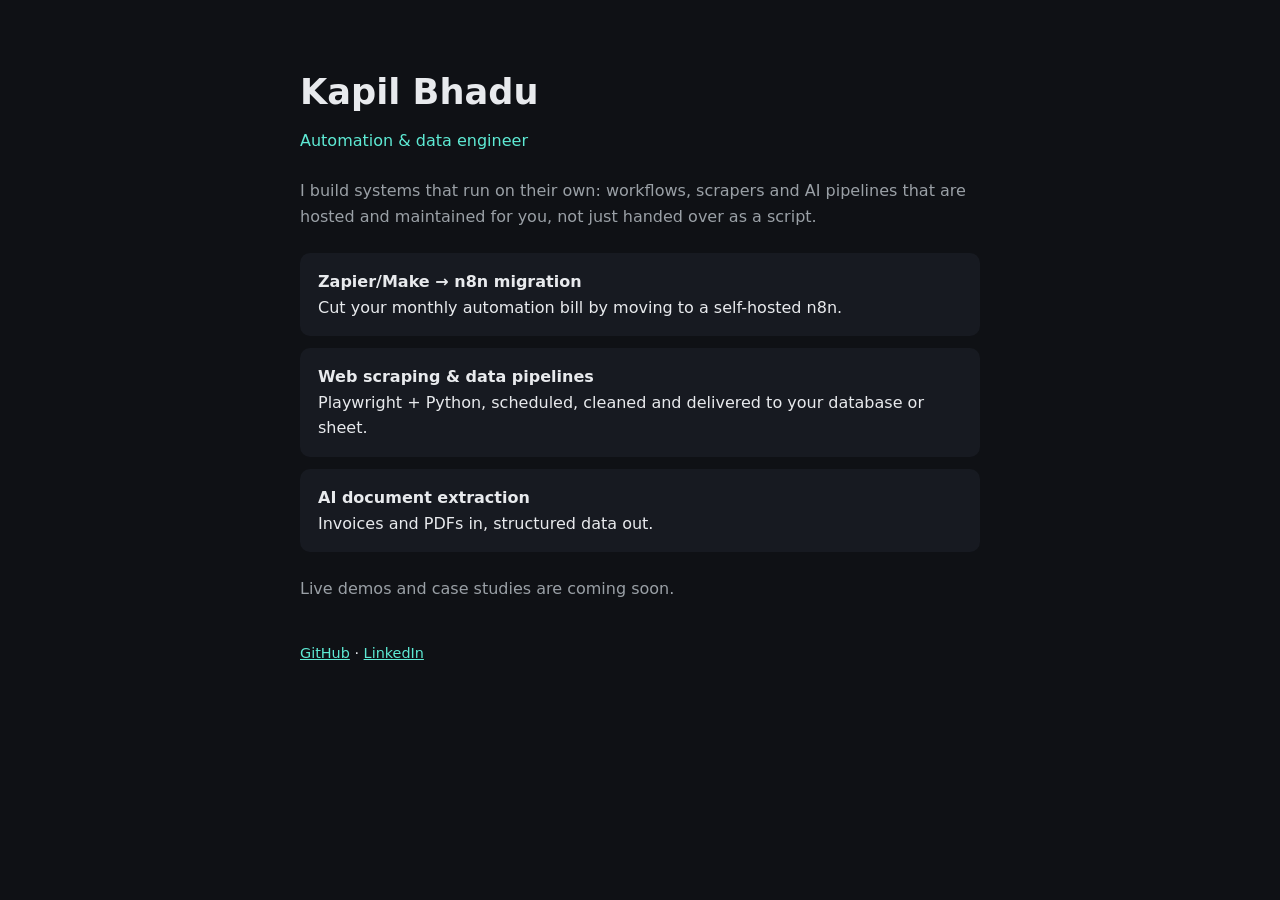
==== index.html @ 7d92fe6e "Add files via upload" ====
<!doctype html>
<html lang="en">
<head>
<meta charset="utf-8">
<meta name="viewport" content="width=device-width, initial-scale=1">
<title>Kapil Bhadu — Automation & Data Engineer</title>
<meta name="description" content="I build automation systems: n8n workflows, Playwright scrapers and AI document pipelines, hosted and maintained for you.">
<style>
  :root { --bg:#0f1115; --fg:#e8eaed; --muted:#9aa0a6; --accent:#5eead4; --card:#171a21; }
  * { box-sizing:border-box; }
  body { margin:0; background:var(--bg); color:var(--fg); font:16px/1.6 system-ui,sans-serif; }
  main { max-width:720px; margin:0 auto; padding:64px 20px; }
  h1 { font-size:2.2rem; margin:0 0 8px; }
  .tag { color:var(--accent); margin:0 0 24px; }
  p { color:var(--muted); }
  .grid { display:grid; gap:12px; margin:24px 0; }
  .card { background:var(--card); padding:16px 18px; border-radius:10px; }
  .card b { color:var(--fg); }
  a { color:var(--accent); }
  footer { margin-top:40px; font-size:.9rem; }
</style>
</head>
<body>
<main>
  <h1>Kapil Bhadu</h1>
  <p class="tag">Automation &amp; data engineer</p>
  <p>I build systems that run on their own: workflows, scrapers and AI pipelines that are hosted and maintained for you, not just handed over as a script.</p>

  <div class="grid">
    <div class="card"><b>Zapier/Make → n8n migration</b><br>Cut your monthly automation bill by moving to a self-hosted n8n.</div>
    <div class="card"><b>Web scraping &amp; data pipelines</b><br>Playwright + Python, scheduled, cleaned and delivered to your database or sheet.</div>
    <div class="card"><b>AI document extraction</b><br>Invoices and PDFs in, structured data out.</div>
  </div>

  <p>Live demos and case studies are coming soon.</p>

  <footer>
    <a href="https://github.com/Kapilbhadu0017">GitHub</a> ·
    <a href="https://linkedin.com/in/kapil-bhadu">LinkedIn</a>
  </footer>
</main>
</body>
</html>
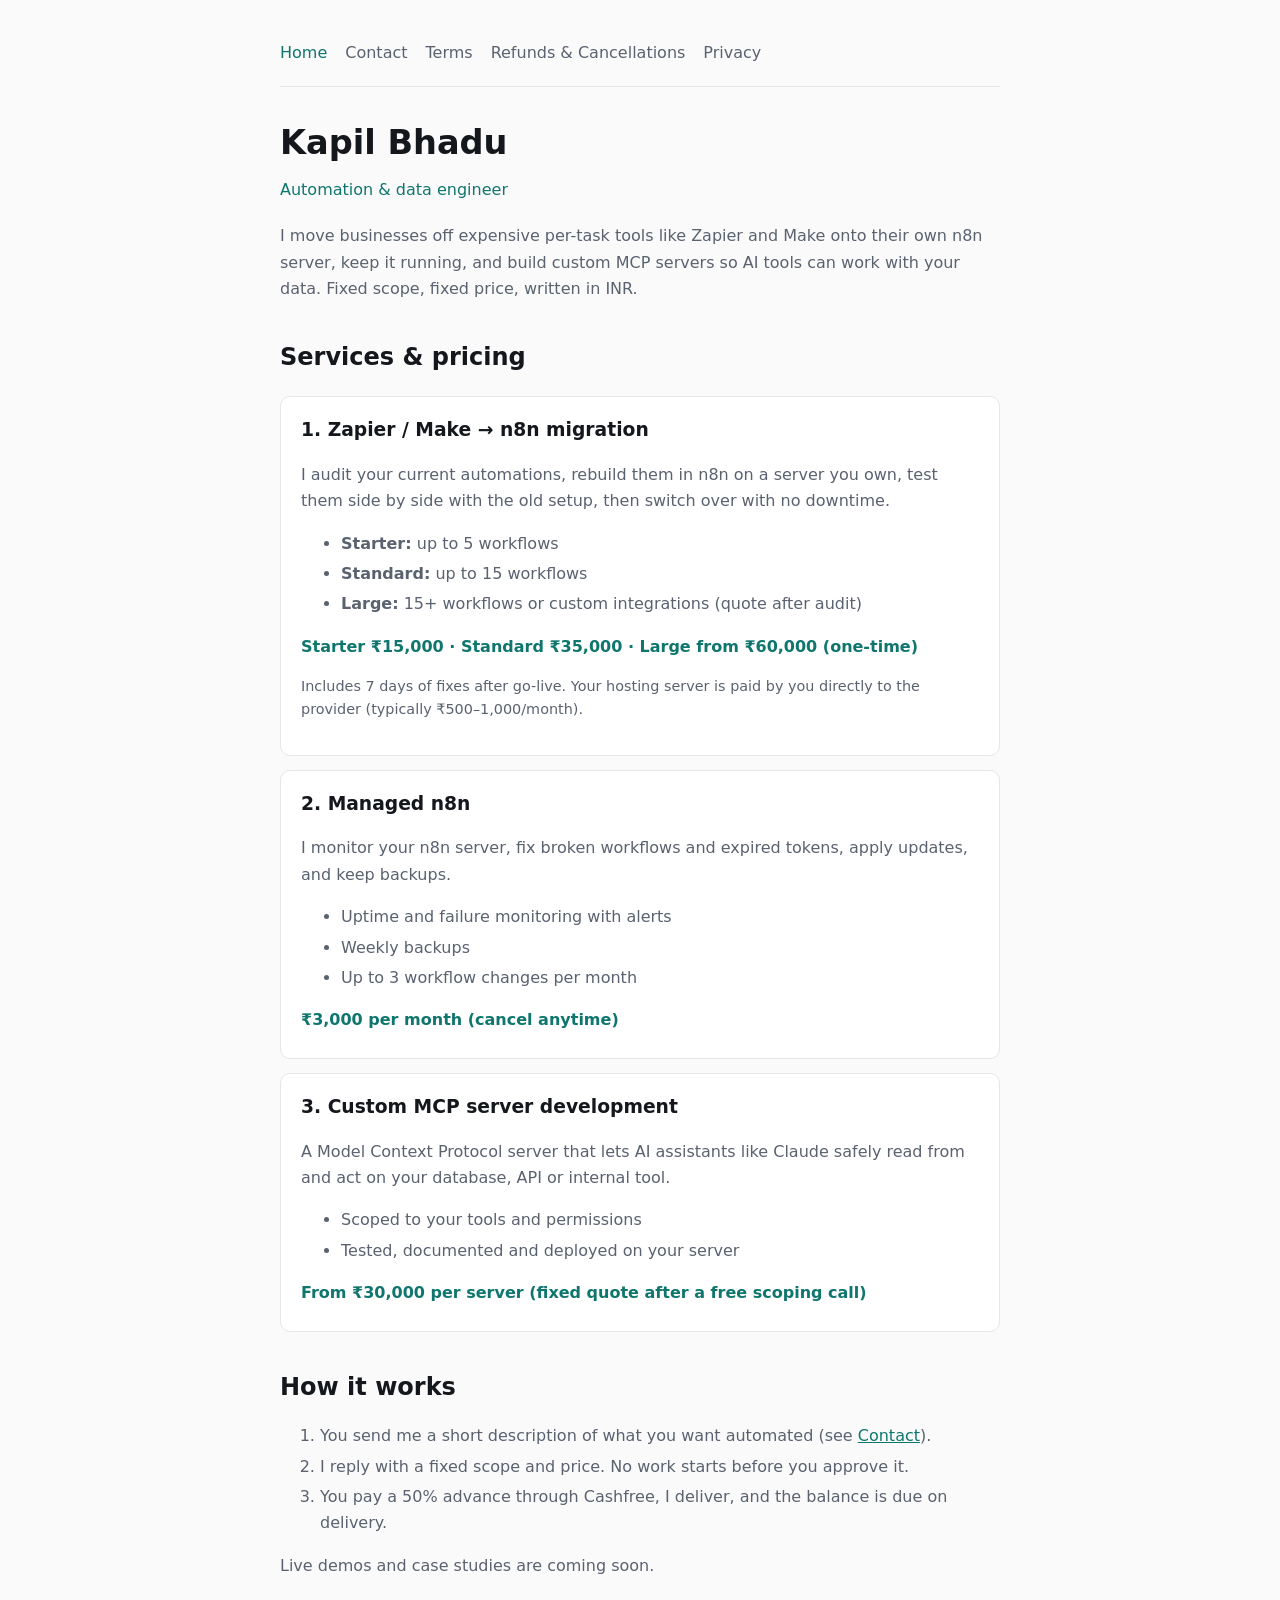
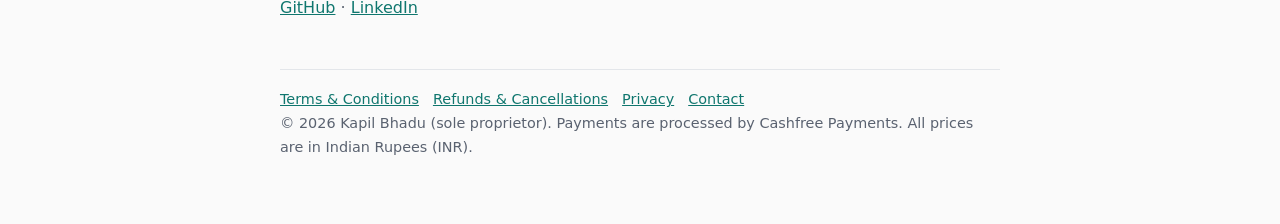
==== commit d474c7e5: "Add services and policy pages" ====
--- a/index.html
+++ b/index.html
@@ -1,43 +1,36 @@
 <!doctype html>
-<html lang="en">
-<head>
-<meta charset="utf-8">
-<meta name="viewport" content="width=device-width, initial-scale=1">
-<title>Kapil Bhadu — Automation & Data Engineer</title>
-<meta name="description" content="I build automation systems: n8n workflows, Playwright scrapers and AI document pipelines, hosted and maintained for you.">
-<style>
-  :root { --bg:#0f1115; --fg:#e8eaed; --muted:#9aa0a6; --accent:#5eead4; --card:#171a21; }
-  * { box-sizing:border-box; }
-  body { margin:0; background:var(--bg); color:var(--fg); font:16px/1.6 system-ui,sans-serif; }
-  main { max-width:720px; margin:0 auto; padding:64px 20px; }
-  h1 { font-size:2.2rem; margin:0 0 8px; }
-  .tag { color:var(--accent); margin:0 0 24px; }
-  p { color:var(--muted); }
-  .grid { display:grid; gap:12px; margin:24px 0; }
-  .card { background:var(--card); padding:16px 18px; border-radius:10px; }
-  .card b { color:var(--fg); }
-  a { color:var(--accent); }
-  footer { margin-top:40px; font-size:.9rem; }
-</style>
-</head>
-<body>
-<main>
-  <h1>Kapil Bhadu</h1>
-  <p class="tag">Automation &amp; data engineer</p>
-  <p>I build systems that run on their own: workflows, scrapers and AI pipelines that are hosted and maintained for you, not just handed over as a script.</p>
+<html lang="en"><head><meta charset="utf-8"><meta name="viewport" content="width=device-width, initial-scale=1">
+<title>Kapil Bhadu — n8n Automation & MCP Development</title><meta name="description" content="Zapier to n8n migration, managed n8n hosting and custom MCP servers. Fixed prices in INR."><link rel="stylesheet" href="/style.css"></head>
+<body><main><nav><a href="/" class="on">Home</a><a href="/contact.html">Contact</a><a href="/terms.html">Terms</a><a href="/refund.html">Refunds &amp; Cancellations</a><a href="/privacy.html">Privacy</a></nav>
 
-  <div class="grid">
-    <div class="card"><b>Zapier/Make → n8n migration</b><br>Cut your monthly automation bill by moving to a self-hosted n8n.</div>
-    <div class="card"><b>Web scraping &amp; data pipelines</b><br>Playwright + Python, scheduled, cleaned and delivered to your database or sheet.</div>
-    <div class="card"><b>AI document extraction</b><br>Invoices and PDFs in, structured data out.</div>
-  </div>
+<h1>Kapil Bhadu</h1><p class="tag">Automation &amp; data engineer</p>
+<p>I move businesses off expensive per-task tools like Zapier and Make onto their own n8n server, keep it running, and build custom MCP servers so AI tools can work with your data. Fixed scope, fixed price, written in INR.</p>
 
-  <p>Live demos and case studies are coming soon.</p>
+<h2>Services &amp; pricing</h2>
+<div class="grid">
+<div class="card"><h3>1. Zapier / Make → n8n migration</h3>
+<p>I audit your current automations, rebuild them in n8n on a server you own, test them side by side with the old setup, then switch over with no downtime.</p>
+<ul><li><b>Starter:</b> up to 5 workflows</li><li><b>Standard:</b> up to 15 workflows</li><li><b>Large:</b> 15+ workflows or custom integrations (quote after audit)</li></ul>
+<p class="price">Starter ₹15,000 · Standard ₹35,000 · Large from ₹60,000 (one-time)</p>
+<p class="note">Includes 7 days of fixes after go-live. Your hosting server is paid by you directly to the provider (typically ₹500–1,000/month).</p></div>
 
-  <footer>
-    <a href="https://github.com/Kapilbhadu0017">GitHub</a> ·
-    <a href="https://linkedin.com/in/kapil-bhadu">LinkedIn</a>
-  </footer>
-</main>
-</body>
-</html>
+<div class="card"><h3>2. Managed n8n</h3>
+<p>I monitor your n8n server, fix broken workflows and expired tokens, apply updates, and keep backups.</p>
+<ul><li>Uptime and failure monitoring with alerts</li><li>Weekly backups</li><li>Up to 3 workflow changes per month</li></ul>
+<p class="price">₹3,000 per month (cancel anytime)</p></div>
+
+<div class="card"><h3>3. Custom MCP server development</h3>
+<p>A Model Context Protocol server that lets AI assistants like Claude safely read from and act on your database, API or internal tool.</p>
+<ul><li>Scoped to your tools and permissions</li><li>Tested, documented and deployed on your server</li></ul>
+<p class="price">From ₹30,000 per server (fixed quote after a free scoping call)</p></div>
+</div>
+
+<h2>How it works</h2>
+<ol><li>You send me a short description of what you want automated (see <a href="/contact.html">Contact</a>).</li>
+<li>I reply with a fixed scope and price. No work starts before you approve it.</li>
+<li>You pay a 50% advance through Cashfree, I deliver, and the balance is due on delivery.</li></ol>
+<p>Live demos and case studies are coming soon.</p>
+<p><a href="https://github.com/Kapilbhadu0017">GitHub</a> · <a href="https://linkedin.com/in/kapil-bhadu">LinkedIn</a></p>
+
+<footer><a href="/terms.html">Terms &amp; Conditions</a><a href="/refund.html">Refunds &amp; Cancellations</a><a href="/privacy.html">Privacy</a><a href="/contact.html">Contact</a><br>&copy; 2026 Kapil Bhadu (sole proprietor). Payments are processed by Cashfree Payments. All prices are in Indian Rupees (INR).</footer>
+</main></body></html>
--- a/style.css
+++ b/style.css
@@ -0,0 +1,15 @@
+:root{--bg:#0f1115;--fg:#e8eaed;--muted:#9aa0a6;--accent:#5eead4;--card:#171a21;--line:#262a33}
+@media (prefers-color-scheme:light){:root{--bg:#fafafa;--fg:#14171c;--muted:#5a6270;--accent:#0f766e;--card:#fff;--line:#e3e6ea}}
+*{box-sizing:border-box}
+body{margin:0;background:var(--bg);color:var(--fg);font:16px/1.65 system-ui,sans-serif}
+main{max-width:760px;margin:0 auto;padding:40px 20px 64px}
+nav{display:flex;flex-wrap:wrap;gap:6px 18px;padding-bottom:20px;margin-bottom:28px;border-bottom:1px solid var(--line)}
+nav a{color:var(--muted);text-decoration:none}nav a:hover,nav a.on{color:var(--accent)}
+h1{font-size:2.1rem;margin:0 0 6px}h2{margin:36px 0 8px}h3{margin:20px 0 4px}
+.tag{color:var(--accent);margin:0 0 20px}p,li{color:var(--muted)}li{margin:4px 0}
+.grid{display:grid;gap:14px;margin:18px 0}
+.card{background:var(--card);border:1px solid var(--line);padding:18px 20px;border-radius:10px}
+.card h3{margin:0 0 4px;color:var(--fg)}.price{color:var(--accent);font-weight:600;margin:6px 0}
+a{color:var(--accent)}footer{margin-top:48px;padding-top:18px;border-top:1px solid var(--line);font-size:.9rem;color:var(--muted)}
+footer a{margin-right:14px}
+.note{font-size:.9rem}
